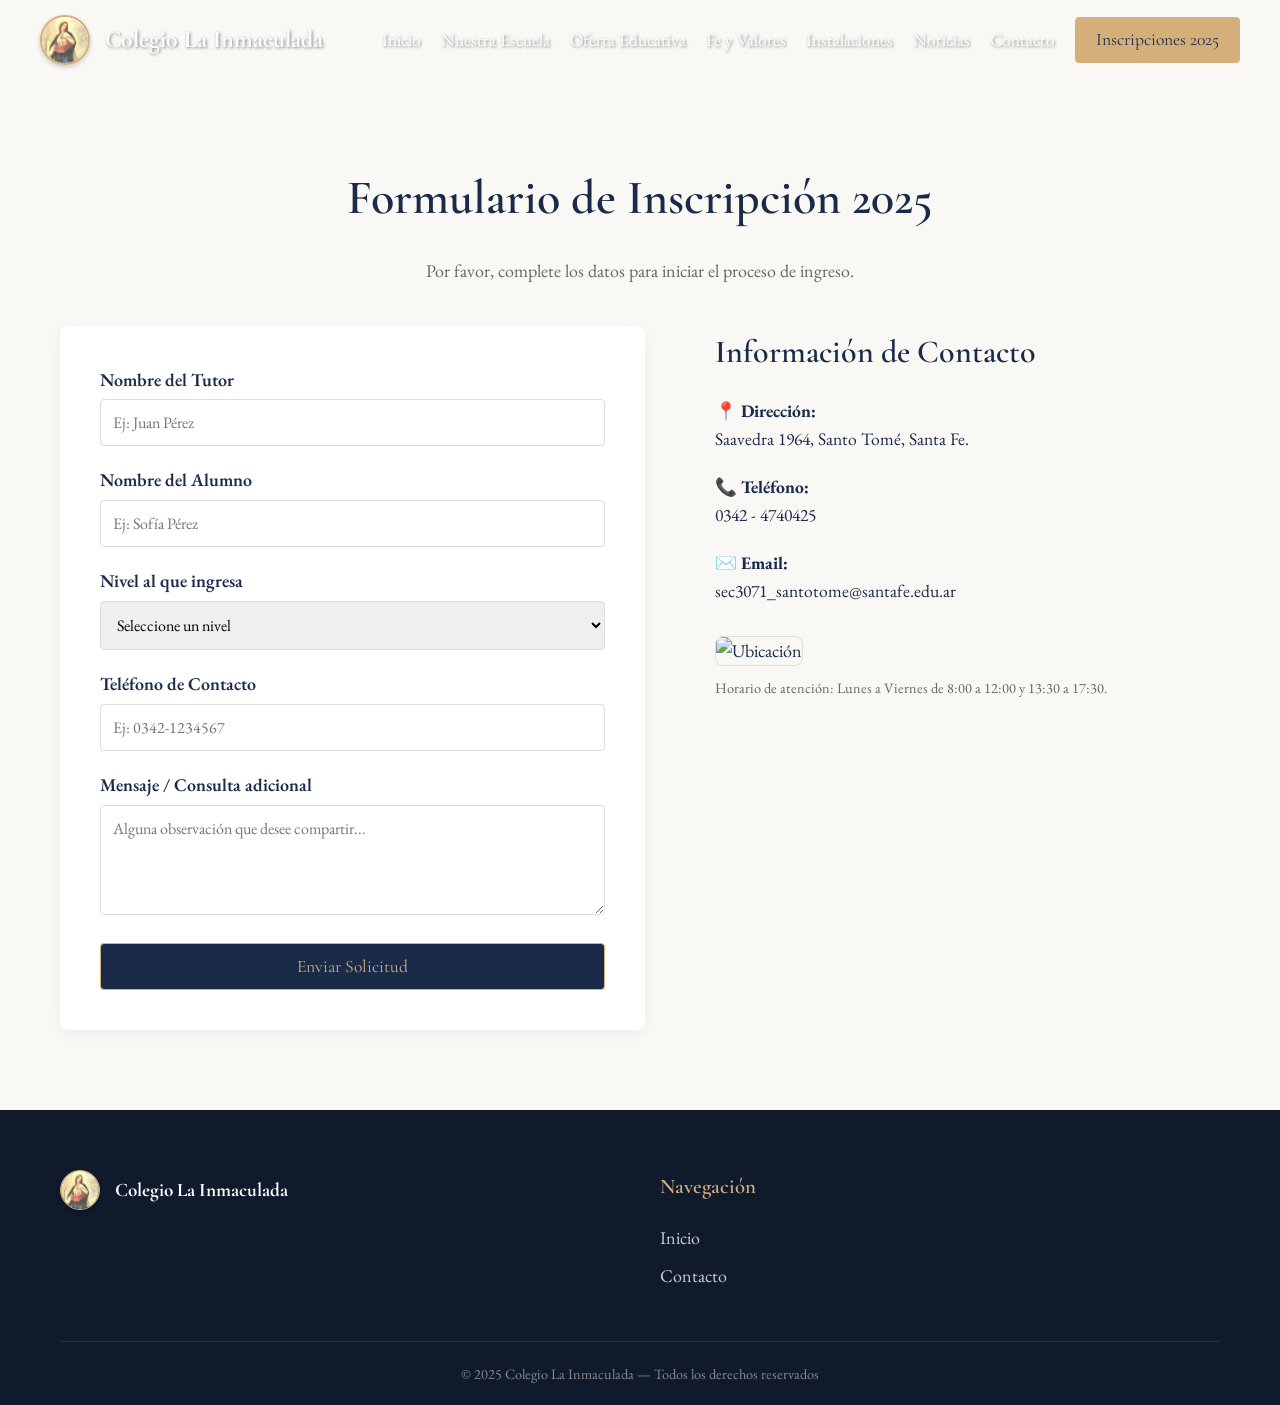
==== contacto.html @ 58f1cabb "Transformación a sitio multipágina, modularización de CSS/JS y actualización de contenido e imágenes" ====
<!DOCTYPE html>
<html lang="es">
<head>
    <meta charset="UTF-8">
    <meta name="viewport" content="width=device-width, initial-scale=1.0">
    <title>Contacto e Inscripciones - Colegio La Inmaculada</title>
    <link href="https://fonts.googleapis.com/css2?family=Cormorant+Garamond:wght@400;600;700&family=EB+Garamond:ital,wght@0,400;0,600;1,400&display=swap" rel="stylesheet">
    <link rel="stylesheet" href="styles.css">
</head>
<body>
    <nav class="navbar scrolled" id="navbar">
        <div class="navbar-container">
            <a href="index.html" class="logo-container">
                <img src="logo.jpg" alt="Logo Inmaculada" class="logo-img">
                <span class="logo-text">Colegio La Inmaculada</span>
            </a>
            <button class="mobile-menu-btn" id="mobile-menu-btn">☰</button>
            <div class="nav-links" id="nav-links">
                <a href="index.html">Inicio</a>
                <a href="nuestra-escuela.html">Nuestra Escuela</a>
                <a href="oferta-educativa.html">Oferta Educativa</a>
                <a href="fe-y-valores.html">Fe y Valores</a>
                <a href="instalaciones.html">Instalaciones</a>
                <a href="noticias.html">Noticias</a>
                <a href="contacto.html">Contacto</a>
                <a href="contacto.html" class="btn btn-primary" style="padding: 8px 20px;">Inscripciones 2025</a>
            </div>
        </div>
    </nav>

    <section class="section-padding bg-crema" style="margin-top: 80px;">
        <div class="container">
            <h1 class="text-center fade-in" style="font-size: 3rem; margin-bottom: 20px;">Formulario de Inscripción 2025</h1>
            <p class="text-center" style="margin-bottom: 40px; color: #666;">Por favor, complete los datos para iniciar el proceso de ingreso.</p>
            
            <div class="faith-section fade-in" style="align-items: flex-start;">
                <div class="faith-content" style="background: white; padding: 40px; border-radius: 8px; box-shadow: 0 4px 15px rgba(0,0,0,0.05);">
                    <form action="#" method="POST">
                        <div class="form-group">
                            <label for="tutor">Nombre del Tutor</label>
                            <input type="text" id="tutor" name="tutor" class="form-control" placeholder="Ej: Juan Pérez" required>
                        </div>
                        <div class="form-group">
                            <label for="alumno">Nombre del Alumno</label>
                            <input type="text" id="alumno" name="alumno" class="form-control" placeholder="Ej: Sofía Pérez" required>
                        </div>
                        <div class="form-group">
                            <label for="nivel">Nivel al que ingresa</label>
                            <select id="nivel" name="nivel" class="form-control" required>
                                <option value="" disabled selected>Seleccione un nivel</option>
                                <option value="ciclo-basico">Ciclo Básico (1°, 2°, 3° año)</option>
                                <option value="sociales">Bachiller en Cs. Sociales (4°, 5° año)</option>
                                <option value="economia">Bachiller en Economía (4°, 5° año)</option>
                            </select>
                        </div>
                        <div class="form-group">
                            <label for="telefono">Teléfono de Contacto</label>
                            <input type="tel" id="telefono" name="telefono" class="form-control" placeholder="Ej: 0342-1234567" required>
                        </div>
                        <div class="form-group">
                            <label for="mensaje">Mensaje / Consulta adicional</label>
                            <textarea id="mensaje" name="mensaje" class="form-control" rows="4" placeholder="Alguna observación que desee compartir..."></textarea>
                        </div>
                        <button type="submit" class="btn btn-primary" style="width: 100%; border-radius: 4px;">Enviar Solicitud</button>
                    </form>
                </div>
                
                <div class="faith-content" style="padding-left: 20px;">
                    <h2 style="font-size: 2rem; margin-bottom: 20px;">Información de Contacto</h2>
                    <ul style="list-style: none; font-size: 1.1rem;">
                        <li style="margin-bottom: 20px;">
                            <strong>📍 Dirección:</strong><br>
                            Saavedra 1964, Santo Tomé, Santa Fe.
                        </li>
                        <li style="margin-bottom: 20px;">
                            <strong>📞 Teléfono:</strong><br>
                            0342 - 4740425
                        </li>
                        <li style="margin-bottom: 20px;">
                            <strong>✉️ Email:</strong><br>
                            sec3071_santotome@santafe.edu.ar
                        </li>
                    </ul>
                    <div style="margin-top: 30px;">
                        <img src="https://picsum.photos/600/400?random=40" alt="Ubicación" style="width: 100%; border-radius: 8px; border: 1px solid #ddd;">
                        <p style="font-size: 0.9rem; color: #666; margin-top: 10px;">Horario de atención: Lunes a Viernes de 8:00 a 12:00 y 13:30 a 17:30.</p>
                    </div>
                </div>
            </div>
        </div>
    </section>

    <footer class="footer">
        <div class="container">
            <div class="footer-grid">
                <div>
                    <div class="logo-container" style="margin-bottom: 20px;">
                        <img src="logo.jpg" alt="Logo Inmaculada" class="logo-img" style="width: 40px; height: 40px; border-width: 1px;">
                        <span class="logo-text" style="color: white; font-size: 1.2rem;">Colegio La Inmaculada</span>
                    </div>
                </div>
                <div>
                    <h4>Navegación</h4>
                    <ul>
                        <li><a href="index.html">Inicio</a></li>
                        <li><a href="contacto.html">Contacto</a></li>
                    </ul>
                </div>
            </div>
            <div class="footer-bottom">
                © 2025 Colegio La Inmaculada — Todos los derechos reservados
            </div>
        </div>
    </footer>

    <script src="scripts.js"></script>
</body>
</html>
---- styles.css ----
:root {
    --color-bg-primary: #FAF8F5;
    --color-bg-alt: #F5E6E8;
    --color-primary: #A8C4D4;
    --color-accent: #D4AF7A;
    --color-text-main: #1A2B4A;
    --color-text-light: #ffffff;
    --font-display: 'Cormorant Garamond', serif;
    --font-body: 'EB Garamond', serif;
}

* {
    margin: 0;
    padding: 0;
    box-sizing: border-box;
    scroll-behavior: smooth;
}

body {
    font-family: var(--font-body);
    color: var(--color-text-main);
    background-color: var(--color-bg-primary);
    line-height: 1.6;
    font-size: 18px;
}

h1, h2, h3, h4, .display-font {
    font-family: var(--font-display);
    color: var(--color-text-main);
    font-weight: 600;
}

/* Utilidades */
.container {
    max-width: 1200px;
    margin: 0 auto;
    padding: 0 20px;
}

.text-center { text-align: center; }

.section-padding { padding: 80px 0; }

.bg-crema { background-color: var(--color-bg-primary); }
.bg-rosa { background-color: var(--color-bg-alt); }
.bg-azul-claro { background-color: rgba(168, 196, 212, 0.1); }
.bg-blanco { background-color: #ffffff; }

.btn {
    display: inline-block;
    padding: 12px 28px;
    text-decoration: none;
    font-family: var(--font-display);
    font-size: 1.1rem;
    transition: all 0.3s ease;
    border-radius: 4px;
    cursor: pointer;
    border: 1px solid transparent;
}

.btn-primary {
    background-color: var(--color-text-main);
    color: var(--color-accent);
    border-color: var(--color-accent);
}

.btn-primary:hover {
    background-color: var(--color-accent);
    color: var(--color-text-main);
}

.btn-secondary {
    background-color: transparent;
    color: var(--color-text-main);
    border: 1px solid var(--color-text-main);
}

.btn-secondary:hover {
    background-color: var(--color-text-main);
    color: var(--color-bg-primary);
}

/* SVG Ornaments */
.ornament-separator {
    width: 50px;
    height: 20px;
    margin: 20px auto;
    display: block;
}

/* 1. Navbar */
.navbar {
    position: fixed;
    top: 0;
    width: 100%;
    z-index: 1000;
    padding: 15px 0;
    transition: all 0.3s ease;
    background: transparent;
}

.navbar.scrolled {
    background-color: var(--color-bg-primary);
    box-shadow: 0 2px 10px rgba(0,0,0,0.1);
    padding: 10px 0;
}

.navbar-container {
    display: flex;
    justify-content: space-between;
    align-items: center;
    max-width: 1400px;
    width: 100%;
    margin: 0 auto;
    padding: 0 40px;
}

.logo-container {
    display: flex;
    align-items: center;
    text-decoration: none;
    gap: 15px;
}

.logo-img {
    width: 50px;
    height: 50px;
    border-radius: 50%;
    object-fit: cover;
    aspect-ratio: 1/1;
    border: 2px solid var(--color-accent);
    box-shadow: 0 2px 5px rgba(0,0,0,0.2);
}

.logo-text {
    font-family: var(--font-display);
    font-size: 1.5rem;
    color: var(--color-text-main);
    font-weight: 700;
}

.navbar.scrolled .logo-text {
    color: var(--color-text-main);
}

/* Add class for white text when not scrolled */
.navbar:not(.scrolled) .logo-text,
.navbar:not(.scrolled) .nav-links a {
    color: #fff;
    text-shadow: 1px 1px 3px rgba(0,0,0,0.5);
}

.nav-links {
    display: flex;
    gap: 20px;
    align-items: center;
}

.nav-links a {
    text-decoration: none;
    color: var(--color-text-main);
    font-size: 1.1rem;
    transition: color 0.3s;
}

.nav-links a:hover {
    color: var(--color-accent);
}

.nav-links a.btn {
    color: var(--color-accent);
}

.navbar:not(.scrolled) .nav-links a.btn {
    color: var(--color-text-main);
    background-color: var(--color-accent);
    border-color: var(--color-accent);
    text-shadow: none;
}

.navbar:not(.scrolled) .nav-links a.btn:hover {
    color: white;
    background-color: transparent;
    border-color: white;
}

.navbar.scrolled .nav-links a.btn:hover {
    background-color: var(--color-accent) !important;
    color: var(--color-text-main) !important;
}

.mobile-menu-btn {
    display: none;
    background: none;
    border: none;
    font-size: 1.5rem;
    color: var(--color-text-main);
    cursor: pointer;
}

/* 2. Hero Section */
.hero {
    height: 90vh;
    background: linear-gradient(rgba(26, 43, 74, 0.6), rgba(26, 43, 74, 0.6)), url('https://picsum.photos/1920/1080?random=1');
    background-size: cover;
    background-position: center;
    background-attachment: fixed;
    display: flex;
    align-items: center;
    text-align: center;
    color: white;
    position: relative;
}

/* Subtle noise texture overlay */
.hero::after {
    content: '';
    position: absolute;
    top: 0; left: 0; right: 0; bottom: 0;
    background-image: url('data:image/svg+xml;utf8,<svg viewBox="0 0 200 200" xmlns="http://www.w3.org/2000/svg"><filter id="noiseFilter"><feTurbulence type="fractalNoise" baseFrequency="0.65" numOctaves="3" stitchTiles="stitch"/></filter><rect width="100%" height="100%" filter="url(%23noiseFilter)" opacity="0.05"/></svg>');
    pointer-events: none;
}

.hero-content {
    max-width: 800px;
    margin: 0 auto;
    position: relative;
    z-index: 1;
    padding: 0 20px;
}

.hero h1 {
    font-size: 4rem;
    color: white;
    margin-bottom: 20px;
    line-height: 1.1;
    text-shadow: 2px 2px 4px rgba(0,0,0,0.3);
}

.hero p {
    font-size: 1.5rem;
    margin-bottom: 40px;
}

.hero-actions {
    display: flex;
    gap: 20px;
    justify-content: center;
    margin-bottom: 30px;
}

.hero .btn-secondary {
    border-color: white;
    color: white;
}

.hero .btn-secondary:hover {
    background-color: white;
    color: var(--color-text-main);
}

.motto {
    font-size: 1rem;
    font-style: italic;
    opacity: 0.8;
    letter-spacing: 2px;
}

/* 3. Quiénes Somos */
.features-grid {
    display: grid;
    grid-template-columns: repeat(auto-fit, minmax(250px, 1fr));
    gap: 30px;
    margin-top: 50px;
}

.feature-card {
    background: white;
    padding: 40px 30px;
    text-align: center;
    border-radius: 8px;
    box-shadow: 0 4px 15px rgba(0,0,0,0.05);
    transition: transform 0.3s;
    border-top: 3px solid var(--color-accent);
}

.feature-card:hover {
    transform: translateY(-10px);
}

.feature-icon {
    width: 50px;
    height: 50px;
    margin: 0 auto 20px;
    fill: var(--color-primary);
}

/* 4. Niveles Educativos */
.levels-grid {
    display: grid;
    grid-template-columns: repeat(auto-fit, minmax(300px, 1fr));
    gap: 30px;
    margin-top: 40px;
}

.level-card {
    background: var(--color-bg-primary);
    border-radius: 8px;
    overflow: hidden;
    box-shadow: 0 4px 10px rgba(0,0,0,0.05);
    display: flex;
    flex-direction: column;
    height: 100%;
}

.level-img {
    width: 100%;
    height: 250px;
    object-fit: cover;
    transition: transform 0.5s ease;
}

.level-card:hover .level-img {
    transform: scale(1.05);
}

.level-content {
    padding: 30px;
    text-align: center;
    display: flex;
    flex-direction: column;
    flex-grow: 1;
}

.level-content .btn {
    margin-top: auto;
}

/* 5. Fe y Valores */
.faith-section {
    display: flex;
    align-items: center;
    gap: 50px;
}

.faith-img {
    flex: 1;
    height: 500px;
    object-fit: cover;
    border-radius: 8px 8px 8px 50px;
    box-shadow: 10px 10px 20px rgba(0,0,0,0.1);
}

.faith-content {
    flex: 1;
}

.bible-quote {
    font-size: 1.2rem;
    font-style: italic;
    color: var(--color-accent);
    margin: 20px 0;
    padding-left: 20px;
    border-left: 3px solid var(--color-accent);
}

.sub-cards {
    display: flex;
    gap: 20px;
    margin-top: 30px;
}

.sub-card {
    background: white;
    padding: 20px;
    border-radius: 8px;
    flex: 1;
    box-shadow: 0 2px 10px rgba(0,0,0,0.05);
}

/* 6. Instalaciones */
.gallery-grid {
    display: grid;
    grid-template-columns: repeat(auto-fit, minmax(300px, 1fr));
    gap: 20px;
    margin-top: 40px;
}

.gallery-item {
    position: relative;
    height: 300px;
    border-radius: 8px;
    overflow: hidden;
    background-size: cover;
    background-position: center;
    cursor: pointer;
}

.gallery-overlay {
    position: absolute;
    top: 0; left: 0; right: 0; bottom: 0;
    background: rgba(26, 43, 74, 0.8);
    color: white;
    display: flex;
    align-items: center;
    justify-content: center;
    opacity: 0;
    transition: opacity 0.3s ease;
}

.gallery-item:hover .gallery-overlay {
    opacity: 1;
}

/* 7. Testimonio */
.testimonial-bg {
    background-color: var(--color-bg-primary);
    position: relative;
}

.testimonial-bg::before {
    content: '';
    position: absolute;
    top: 0; left: 0; right: 0; bottom: 0;
    background: linear-gradient(135deg, rgba(212, 175, 122, 0.1), transparent);
    pointer-events: none;
}

.testimonial-content {
    max-width: 800px;
    margin: 0 auto;
    text-align: center;
}

.testimonial-img {
    width: 100px;
    height: 100px;
    border-radius: 50%;
    object-fit: cover;
    margin: 0 auto 20px;
    border: 3px solid var(--color-accent);
}

.quote {
    font-size: 1.4rem;
    font-style: italic;
    margin-bottom: 20px;
}

/* 8. Estadísticas */
.stats-grid {
    display: grid;
    grid-template-columns: repeat(4, 1fr);
    gap: 30px;
    text-align: center;
}

.stat-number {
    font-size: 3.5rem;
    font-family: var(--font-display);
    color: var(--color-accent);
    line-height: 1;
    margin-bottom: 10px;
}

/* 9. Noticias */
.news-grid {
    display: grid;
    grid-template-columns: repeat(auto-fit, minmax(300px, 1fr));
    gap: 30px;
    margin-top: 40px;
}

.news-card {
    background: white;
    border-radius: 8px;
    overflow: hidden;
    box-shadow: 0 4px 10px rgba(0,0,0,0.05);
    transition: transform 0.3s ease;
}

.news-card:hover {
    transform: translateY(-5px);
}

.news-img {
    height: 200px;
    width: 100%;
    object-fit: cover;
}

.news-img-container {
    position: relative;
    overflow: hidden;
}

.news-badge {
    position: absolute;
    top: 15px;
    right: 15px;
    background: var(--color-accent);
    color: white;
    padding: 5px 15px;
    border-radius: 20px;
    font-size: 0.8rem;
    z-index: 10;
}

.news-content {
    padding: 25px;
}

.news-date {
    font-size: 0.9rem;
    color: #666;
    margin-bottom: 10px;
    display: block;
}

/* 10. CTA Final */
.cta-section {
    background: linear-gradient(rgba(26, 43, 74, 0.8), rgba(26, 43, 74, 0.8)), url('https://picsum.photos/1920/1080?random=20');
    background-size: cover;
    background-position: center;
    color: white;
    text-align: center;
    padding: 100px 0;
    position: relative;
}

.cta-section .btn-secondary {
    border-color: var(--color-accent);
    color: white;
}

.cta-section .btn-secondary:hover {
    background-color: var(--color-accent);
    color: var(--color-text-main);
}

.big-logo {
    width: 150px;
    height: 150px;
    margin: 0 auto 30px;
    border-radius: 50%;
    object-fit: cover;
    aspect-ratio: 1/1;
    background: var(--color-bg-primary);
    border: 4px solid var(--color-accent);
    display: block;
    box-shadow: 0 0 30px rgba(212, 175, 122, 0.4);
}

/* 11. Footer */
.footer {
    background-color: #0F1A2C;
    color: white;
    padding: 60px 0 20px;
}

.footer-grid {
    display: grid;
    grid-template-columns: repeat(auto-fit, minmax(200px, 1fr));
    gap: 40px;
    margin-bottom: 40px;
}

.footer h4 {
    color: var(--color-accent);
    margin-bottom: 20px;
    font-size: 1.3rem;
}

.footer ul {
    list-style: none;
}

.footer ul li {
    margin-bottom: 10px;
}

.footer a {
    color: #ccc;
    text-decoration: none;
    transition: color 0.3s;
}

.footer a:hover {
    color: var(--color-accent);
}

.footer-bottom {
    text-align: center;
    padding-top: 20px;
    border-top: 1px solid rgba(255,255,255,0.1);
    font-size: 0.9rem;
    color: #888;
}

/* Form Styles */
.form-group {
    margin-bottom: 20px;
    text-align: left;
}

.form-group label {
    display: block;
    margin-bottom: 5px;
    font-weight: 600;
}

.form-control {
    width: 100%;
    padding: 12px;
    border: 1px solid #ddd;
    border-radius: 4px;
    font-family: var(--font-body);
    font-size: 1rem;
}

.form-control:focus {
    outline: none;
    border-color: var(--color-accent);
}

/* Scroll Top Button */
.scroll-top {
    position: fixed;
    bottom: 30px;
    right: 30px;
    background: var(--color-text-main);
    color: var(--color-accent);
    width: 50px;
    height: 50px;
    border-radius: 50%;
    border: 1px solid var(--color-accent);
    display: flex;
    align-items: center;
    justify-content: center;
    text-decoration: none;
    opacity: 0;
    visibility: hidden;
    transition: all 0.3s ease;
    z-index: 999;
}

.scroll-top.visible {
    opacity: 1;
    visibility: visible;
}

/* Animations */
.fade-in {
    opacity: 0;
    transform: translateY(30px);
    transition: opacity 0.8s ease, transform 0.8s ease;
}

.fade-in.appear {
    opacity: 1;
    transform: translateY(0);
}

/* Responsive */
@media (max-width: 768px) {
    .navbar-container {
        padding: 0 20px;
    }

    .nav-links {
        display: none;
        position: absolute;
        top: 100%;
        left: 0;
        width: 100%;
        background: var(--color-bg-primary);
        flex-direction: column;
        padding: 20px;
        box-shadow: 0 4px 6px rgba(0,0,0,0.1);
    }
    
    .navbar:not(.scrolled) .nav-links a {
        color: var(--color-text-main);
        text-shadow: none;
    }

    .nav-links.active {
        display: flex;
    }

    .mobile-menu-btn {
        display: block;
        color: white; /* Default white on top */
    }
    .navbar.scrolled .mobile-menu-btn {
        color: var(--color-text-main);
    }

    .hero h1 { font-size: 2.5rem; }
    .hero-actions { flex-direction: column; }
    
    .faith-section { flex-direction: column; }
    .stats-grid { grid-template-columns: repeat(2, 1fr); }
    
    .sub-cards { flex-direction: column; }
}
@media (max-width: 480px) {
    .stats-grid { grid-template-columns: 1fr; }
}
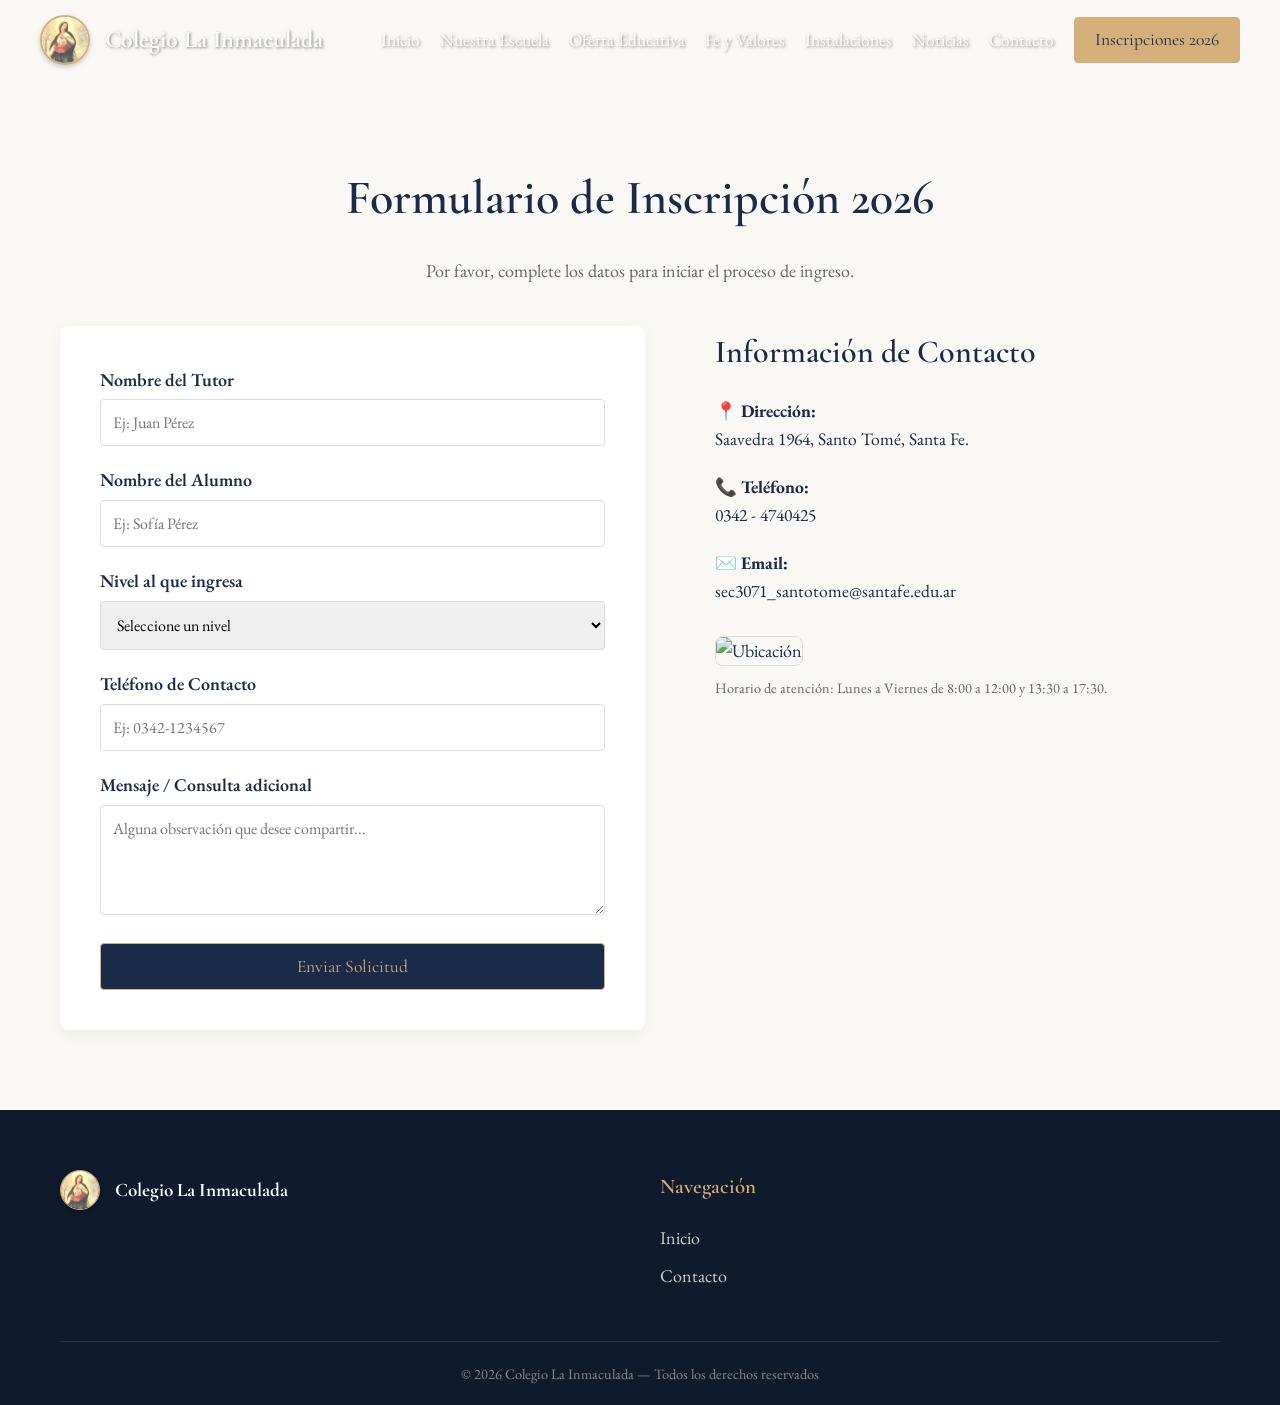
==== commit f19ef02a: "Actualización de fechas a 2026 en todo el sitio" ====
--- a/contacto.html
+++ b/contacto.html
@@ -23,14 +23,14 @@
                 <a href="instalaciones.html">Instalaciones</a>
                 <a href="noticias.html">Noticias</a>
                 <a href="contacto.html">Contacto</a>
-                <a href="contacto.html" class="btn btn-primary" style="padding: 8px 20px;">Inscripciones 2025</a>
+                <a href="contacto.html" class="btn btn-primary" style="padding: 8px 20px;">Inscripciones 2026</a>
             </div>
         </div>
     </nav>
 
     <section class="section-padding bg-crema" style="margin-top: 80px;">
         <div class="container">
-            <h1 class="text-center fade-in" style="font-size: 3rem; margin-bottom: 20px;">Formulario de Inscripción 2025</h1>
+            <h1 class="text-center fade-in" style="font-size: 3rem; margin-bottom: 20px;">Formulario de Inscripción 2026</h1>
             <p class="text-center" style="margin-bottom: 40px; color: #666;">Por favor, complete los datos para iniciar el proceso de ingreso.</p>
             
             <div class="faith-section fade-in" style="align-items: flex-start;">
@@ -108,7 +108,7 @@
                 </div>
             </div>
             <div class="footer-bottom">
-                © 2025 Colegio La Inmaculada — Todos los derechos reservados
+                © 2026 Colegio La Inmaculada — Todos los derechos reservados
             </div>
         </div>
     </footer>
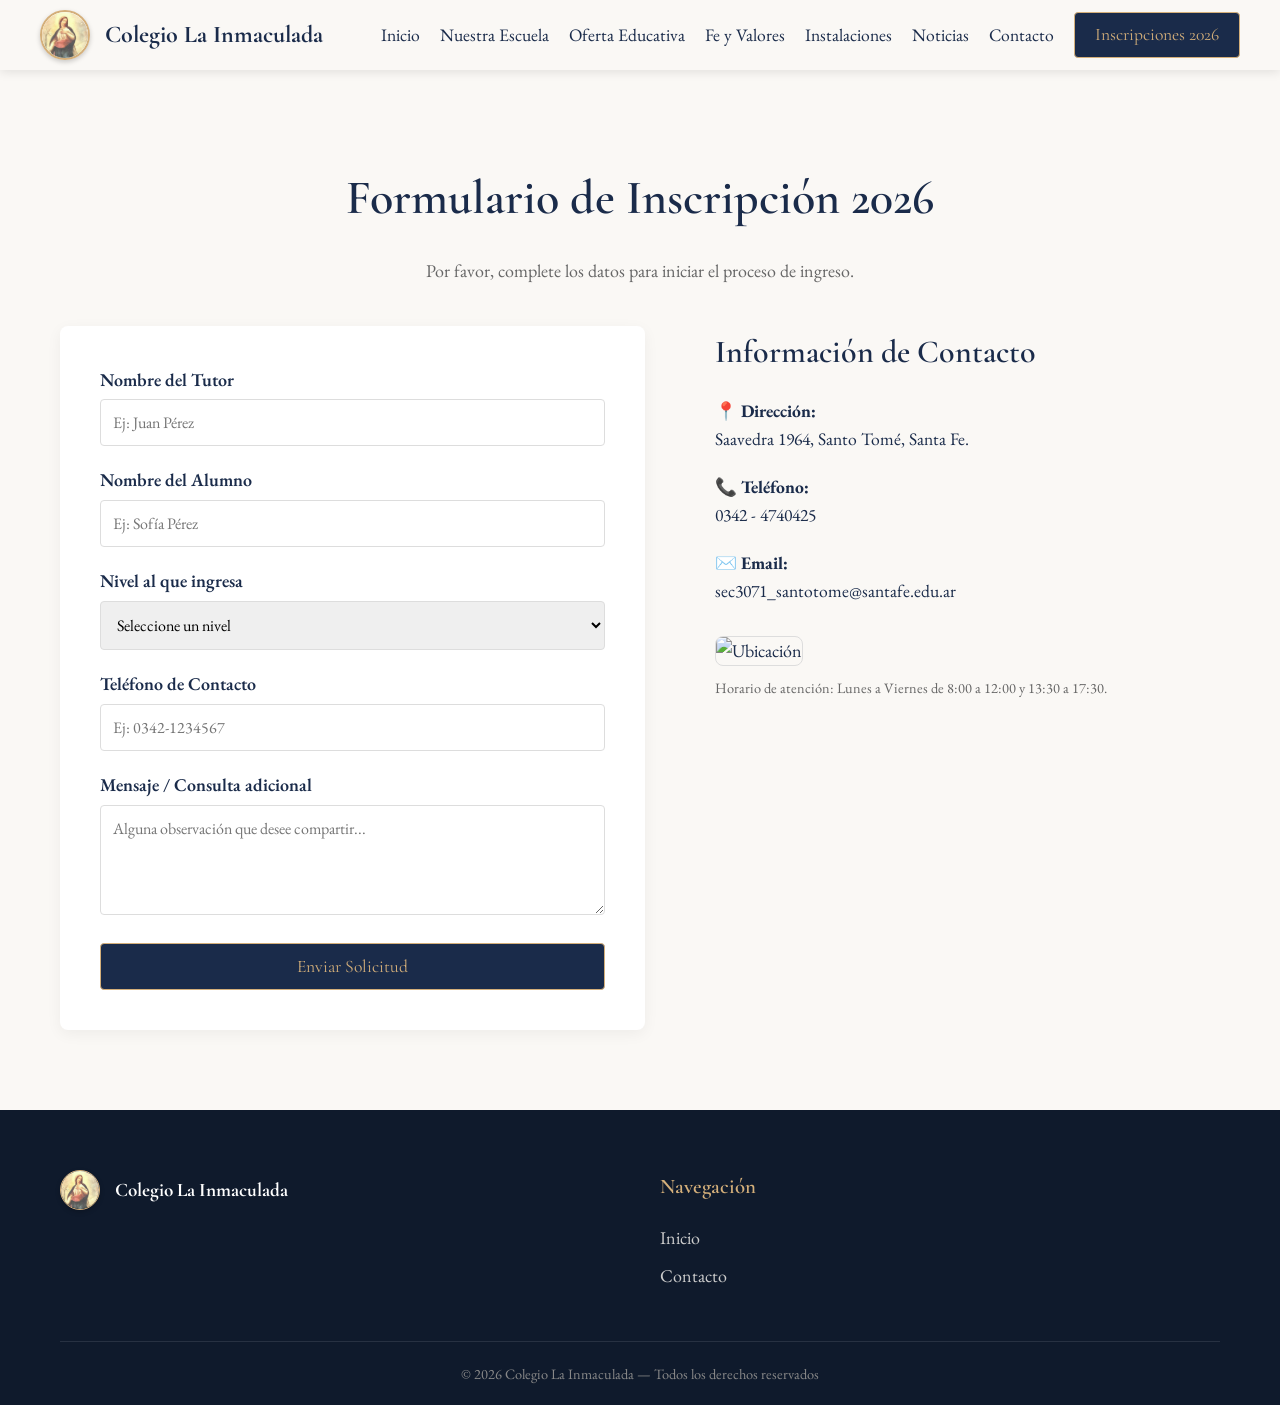
==== commit 426971b9: "Update image source in contacto.html" ====
--- a/contacto.html
+++ b/contacto.html
@@ -82,7 +82,7 @@
                         </li>
                     </ul>
                     <div style="margin-top: 30px;">
-                        <img src="https://picsum.photos/600/400?random=40" alt="Ubicación" style="width: 100%; border-radius: 8px; border: 1px solid #ddd;">
+                        <img src="https://images.unsplash.com/photo-1527775978467-a86a78e8f791?q=80&w=1170&auto=format&fit=crop&ixlib=rb-4.1.0&ixid=M3wxMjA3fDB8MHxwaG90by1wYWdlfHx8fGVufDB8fHx8fA%3D%3D" alt="Ubicación" style="width: 100%; border-radius: 8px; border: 1px solid #ddd;">
                         <p style="font-size: 0.9rem; color: #666; margin-top: 10px;">Horario de atención: Lunes a Viernes de 8:00 a 12:00 y 13:30 a 17:30.</p>
                     </div>
                 </div>
--- a/styles.css
+++ b/styles.css
@@ -105,6 +105,48 @@
     padding: 10px 0;
 }
 
+/* Gallery grid & overlay */
+.gallery-grid {
+    display: grid;
+    grid-template-columns: repeat(3, 1fr);
+    gap: 15px;
+}
+
+.gallery-item {
+    position: relative;
+    height: 250px;
+    border-radius: 8px;
+    overflow: hidden;
+    cursor: pointer;
+    background-size: cover;
+    background-position: center;
+}
+
+.gallery-overlay {
+    position: absolute;
+    inset: 0;
+    background: linear-gradient(to top, rgba(26,43,74,0.90) 0%, rgba(26,43,74,0.35) 55%, transparent 100%);
+    display: flex;
+    align-items: flex-end;
+    justify-content: center;
+    padding-bottom: 20px;
+    opacity: 0;
+    transition: opacity 0.35s ease;
+}
+
+.gallery-item:hover .gallery-overlay {
+    opacity: 1;
+}
+
+.gallery-overlay h4 {
+    color: #ffffff;
+    font-family: var(--font-display);
+    font-size: 1.3rem;
+    font-weight: 700;
+    text-shadow: 0 2px 8px rgba(0,0,0,0.9);
+    letter-spacing: 0.5px;
+}
+
 .navbar-container {
     display: flex;
     justify-content: space-between;
@@ -201,7 +243,7 @@
 /* 2. Hero Section */
 .hero {
     height: 90vh;
-    background: linear-gradient(rgba(26, 43, 74, 0.6), rgba(26, 43, 74, 0.6)), url('https://picsum.photos/1920/1080?random=1');
+    background: linear-gradient(rgba(26, 43, 74, 0.6), rgba(26, 43, 74, 0.6)), url('https://images.unsplash.com/photo-1541339907198-e08756dedf3f?q=80&w=1920&auto=format&fit=crop');
     background-size: cover;
     background-position: center;
     background-attachment: fixed;
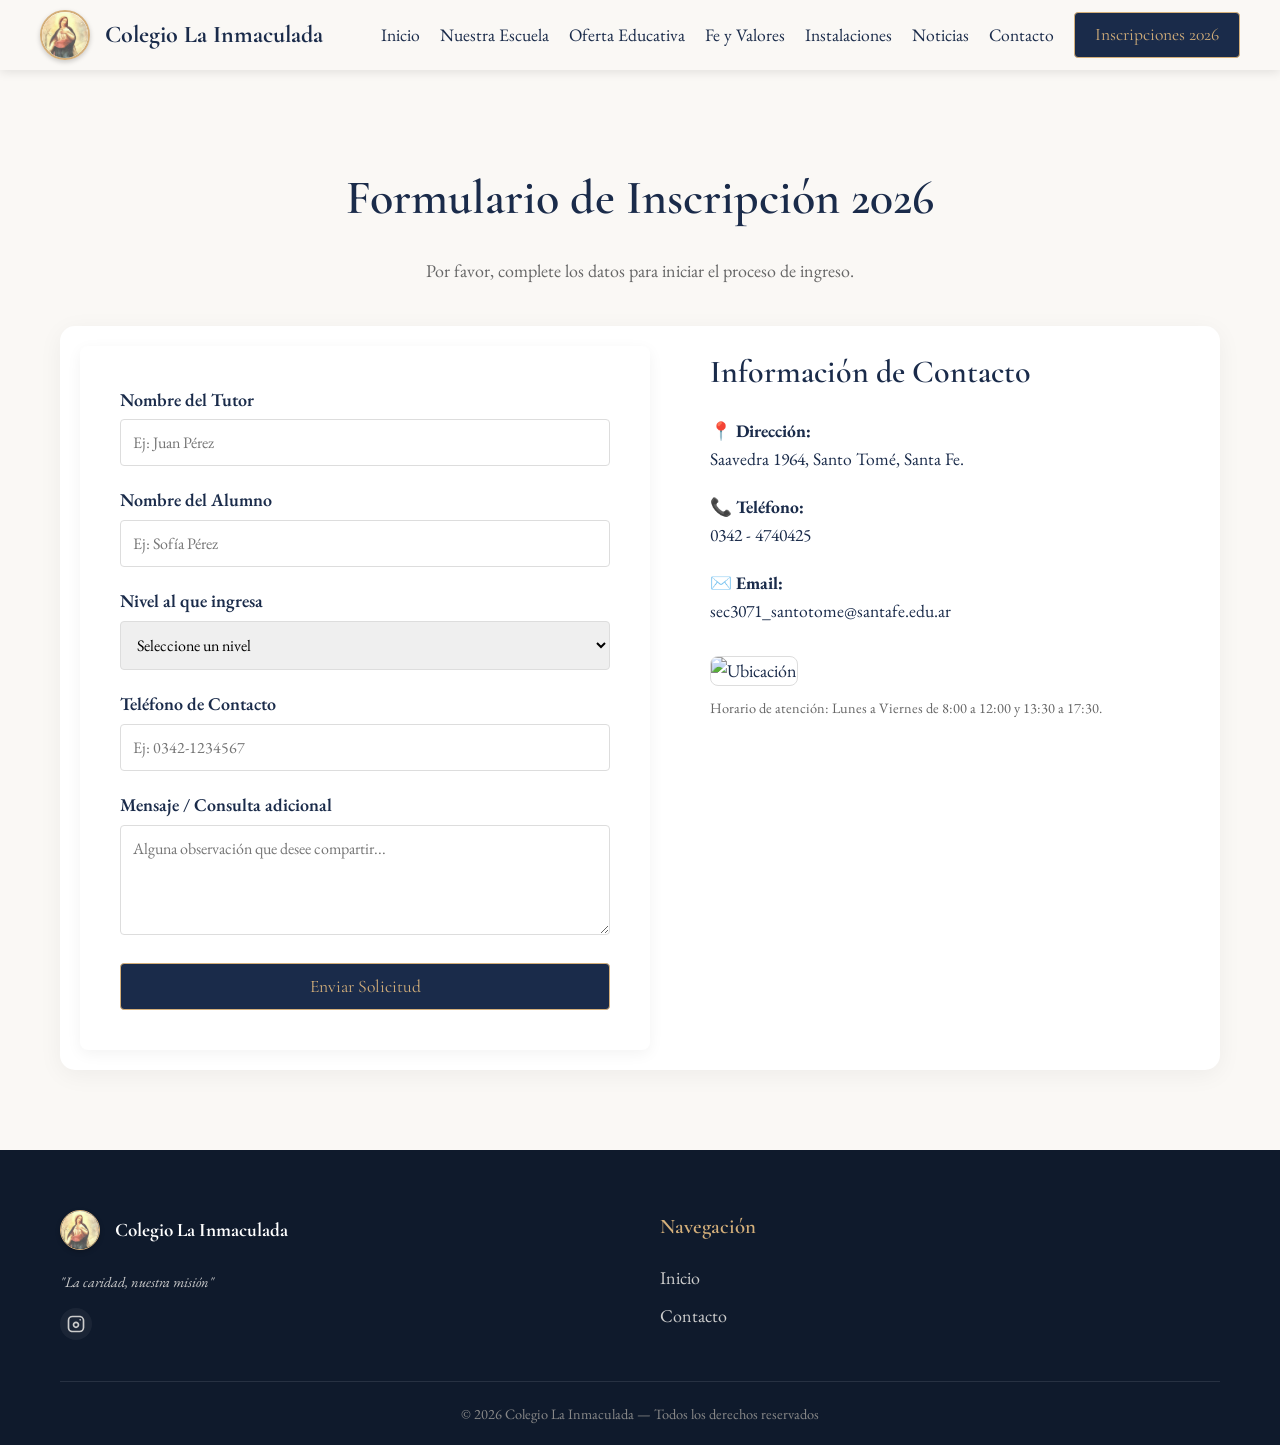
==== commit a07ba686: "Add Instagram link and consistent branding to all footers" ====
--- a/contacto.html
+++ b/contacto.html
@@ -98,6 +98,12 @@
                         <img src="logo.jpg" alt="Logo Inmaculada" class="logo-img" style="width: 40px; height: 40px; border-width: 1px;">
                         <span class="logo-text" style="color: white; font-size: 1.2rem;">Colegio La Inmaculada</span>
                     </div>
+                    <p style="color: #ccc; font-style: italic; font-size: 0.9rem;">"La caridad, nuestra misión"</p>
+                    <div class="social-links">
+                        <a href="https://www.instagram.com/la.inmaculada.3071/" target="_blank" class="social-icon" title="Instagram">
+                            <svg viewBox="0 0 24 24" width="20" height="20"><path d="M7.8 2h8.4C19.4 2 22 4.6 22 7.8v8.4a5.8 5.8 0 0 1-5.8 5.8H7.8C4.6 22 2 19.4 2 16.2V7.8A5.8 5.8 0 0 1 7.8 2m-.2 2A3.6 3.6 0 0 0 4 7.6v8.8c0 2 1.6 3.6 3.6 3.6h8.8c2 0 3.6-1.6 3.6-3.6V7.6c0-2-1.6-3.6-3.6-3.6H7.6m9.4 2a1 1 0 1 1 0 2 1 1 0 0 1 0-2m-5 3c2.2 0 4 1.8 4 4s-1.8 4-4 4-4-1.8-4-4 1.8-4 4-4m0 2a2 2 0 1 0 0 4 2 2 0 0 0 0-4z"/></svg>
+                        </a>
+                    </div>
                 </div>
                 <div>
                     <h4>Navegación</h4>
--- a/styles.css
+++ b/styles.css
@@ -418,6 +418,41 @@
     border-radius: 8px;
     flex: 1;
     box-shadow: 0 2px 10px rgba(0,0,0,0.05);
+}
+
+/* 5. Fe y Valores / Vida Espiritual */
+.faith-section {
+    display: flex;
+    align-items: center;
+    gap: 40px;
+    background: white;
+    padding: 20px;
+    border-radius: 15px;
+    box-shadow: 0 5px 25px rgba(0,0,0,0.05);
+}
+
+.faith-img {
+    width: 45%;
+    height: 500px; /* Fixed height to match content better */
+    object-fit: cover;
+    border-radius: 12px;
+    box-shadow: 0 10px 30px rgba(0,0,0,0.1);
+}
+
+.faith-content {
+    flex: 1;
+}
+
+@media (max-width: 992px) {
+    .faith-section {
+        flex-direction: column;
+        padding: 15px;
+    }
+    
+    .faith-img {
+        width: 100%;
+        height: 350px;
+    }
 }
 
 /* 6. Instalaciones */
@@ -629,6 +664,30 @@
 
 .footer a:hover {
     color: var(--color-accent);
+}
+
+.social-links {
+    display: flex;
+    gap: 15px;
+    margin-top: 15px;
+}
+
+.social-icon {
+    width: 32px;
+    height: 32px;
+    display: flex;
+    align-items: center;
+    justify-content: center;
+    background: rgba(255,255,255,0.05);
+    border-radius: 50%;
+    transition: all 0.3s ease;
+    fill: #ccc;
+}
+
+.social-icon:hover {
+    background: var(--color-accent);
+    fill: var(--color-text-main);
+    transform: translateY(-3px);
 }
 
 .footer-bottom {
